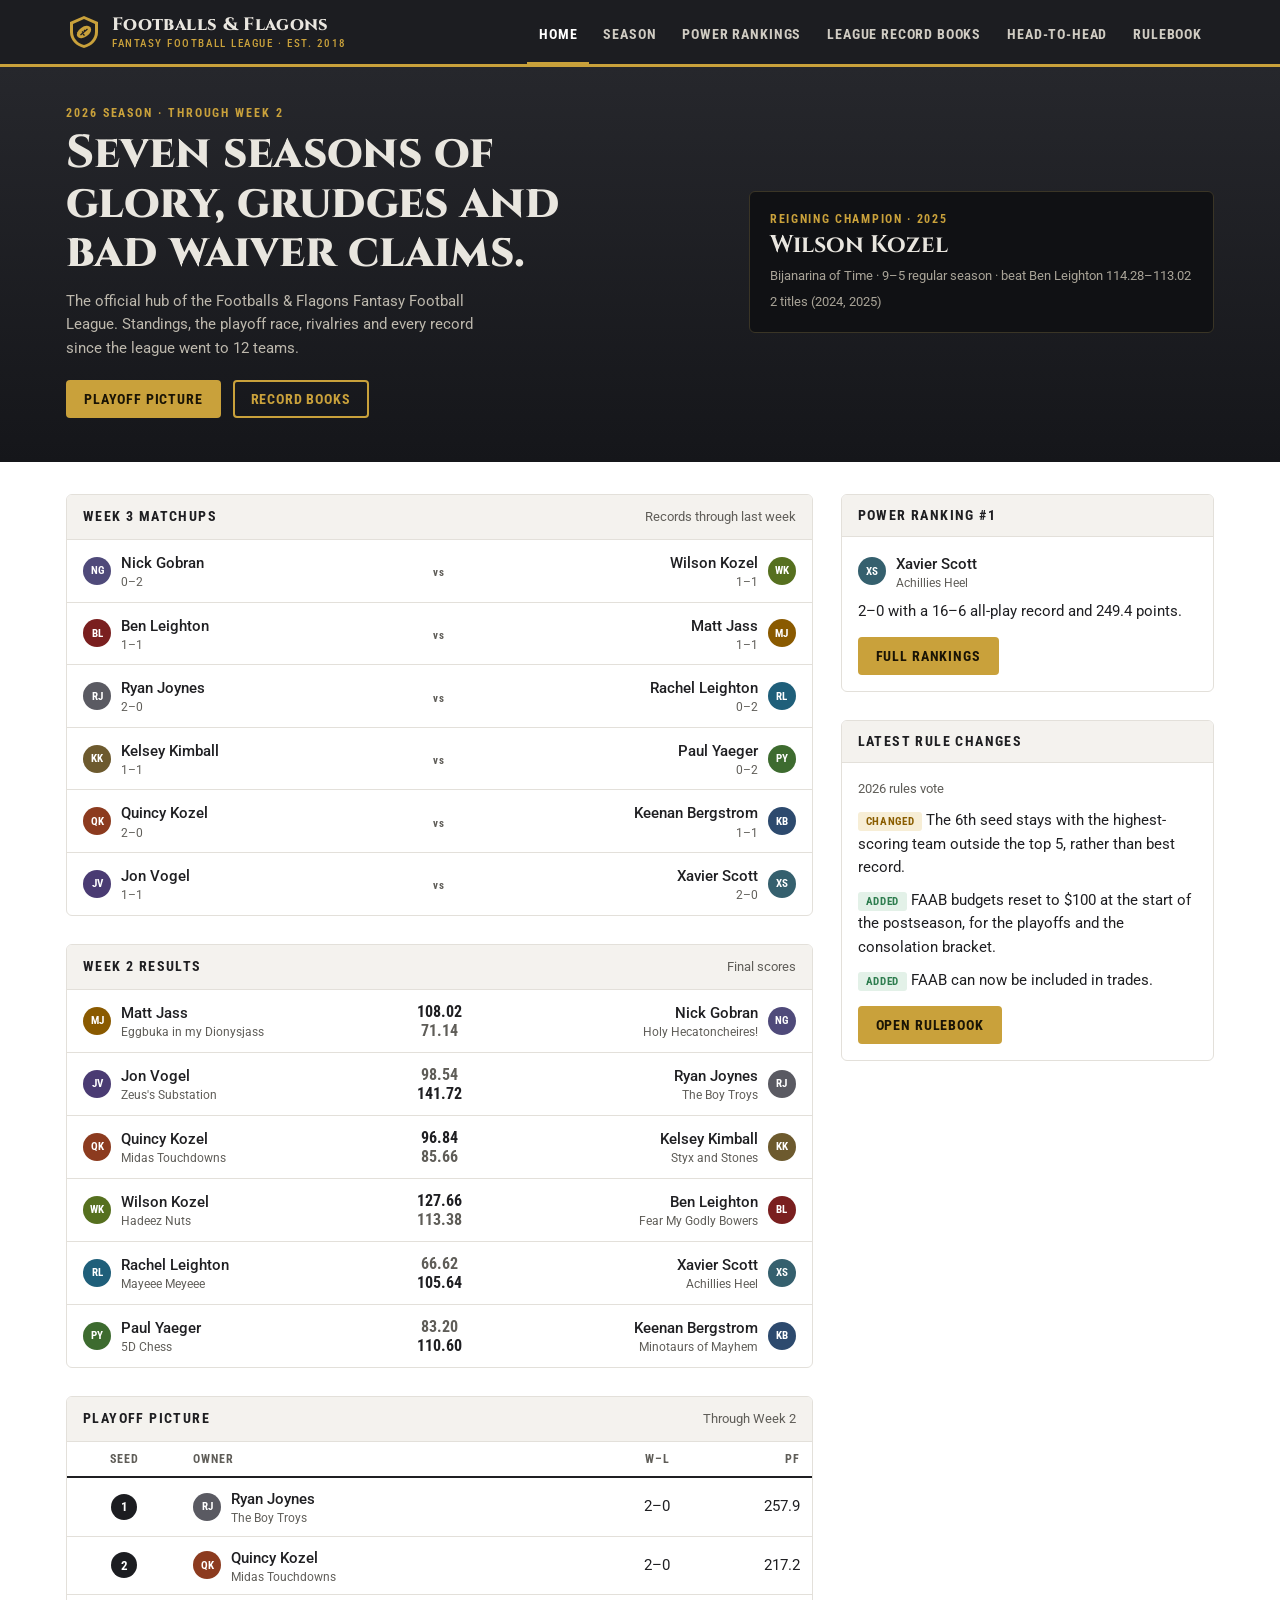
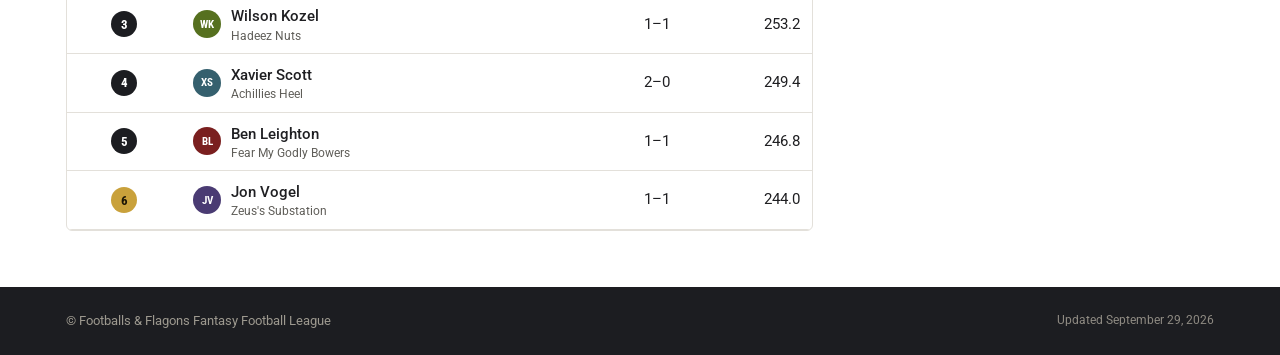
==== site/index.html @ d1db7b80 "Launch the Footballs & Flagons league site Site built from ESPN data (2019 onward) plus hand-kept ov" ====
<!doctype html>
<html lang="en">
<head>
<meta charset="utf-8">
<meta name="viewport" content="width=device-width, initial-scale=1, viewport-fit=cover">
<title>Footballs & Flagons</title>
<meta name="description" content="Standings, the playoff race, power rankings, record books and rivalries for the Footballs & Flagons Fantasy Football League.">
<link rel="icon" href="favicon.svg" type="image/svg+xml">
<link rel="preconnect" href="https://fonts.googleapis.com">
<link rel="preconnect" href="https://fonts.gstatic.com" crossorigin>
<link rel="stylesheet" href="https://fonts.googleapis.com/css2?family=Cinzel:wght@600;700;800&family=Roboto+Condensed:wght@500;700&family=Roboto:wght@400;500;700&display=swap">
<link rel="stylesheet" href="styles.css">
</head>
<body>
<header>
  <div class="bar">
    <a class="brand" href="#home" aria-label="Footballs & Flagons home">
      <svg width="36" height="36" viewBox="0 0 36 36" aria-hidden="true"><path d="M18 2 32 8v10c0 8-6 14-14 16C10 32 4 26 4 18V8Z" fill="#c9a13b"/><path d="M18 5 29 10v8c0 6.5-4.8 11.4-11 13-6.2-1.6-11-6.5-11-13v-8Z" fill="#1c1d21"/><ellipse cx="18" cy="18" rx="8" ry="5" transform="rotate(-35 18 18)" fill="#c9a13b"/><path d="m14.5 21 7-6M16 17.5l1.5 1.5M18 16l1.5 1.5M17 20l1.5 1.5" stroke="#1c1d21" stroke-width="1.2"/></svg>
      <span><b>Footballs &amp; Flagons</b><small id="tagline">Fantasy Football League</small></span>
    </a>
    <button class="menu" id="menuBtn" aria-expanded="false" aria-controls="nav">Menu</button>
    <nav id="nav">
      <a href="#home">Home</a>
      <a href="#season">Season</a>
      <a href="#power">Power Rankings</a>
      <a href="#records">League Record Books</a>
      <a href="#h2h">Head-to-Head</a>
      <a href="#rules">Rulebook</a>
    </nav>
  </div>
</header>

<section class="hero" id="hero"><div class="in" id="heroIn"></div></section>

<main id="main">
  <p class="loading" id="loading">Loading league data…</p>

  <section class="view" data-view="home" hidden>
    <div class="grid">
      <div class="stack">
        <div class="panel"><div class="phd"><h3 id="upTitle">This week</h3><span id="upSub"></span></div><div id="homeUpcoming"></div></div>
        <div class="panel"><div class="phd"><h3 id="lastTitle">Last week</h3><span>Final scores</span></div><div id="homeLast"></div></div>
        <div class="panel"><div class="phd"><h3>Playoff picture</h3><span id="homePoSub"></span></div><div class="tw"><table id="homeStand"></table></div></div>
      </div>
      <div class="stack">
        <div class="panel"><h3>Power ranking #1</h3><div class="pad" id="homePR"></div></div>
        <div class="panel"><h3>Latest rule changes</h3><div class="pad" id="homeRule"></div></div>
      </div>
    </div>
  </section>

  <section class="view" data-view="season" hidden>
    <div class="phead"><div><div class="eyebrow" id="seasonEyebrow"></div><h2>Season</h2></div></div>
    <div class="tabs" role="tablist" aria-label="Season views">
      <button role="tab" id="tab-reg" aria-controls="pane-reg" aria-selected="true">Regular Season</button>
      <button role="tab" id="tab-po" aria-controls="pane-po" aria-selected="false">Playoff Picture</button>
    </div>
    <div role="tabpanel" id="pane-reg" aria-labelledby="tab-reg">
      <div class="panel"><div class="tw"><table id="seasonTable"></table></div></div>
      <div class="legend"><span><span class="seed">1</span> Current playoff seed</span><span><span class="seed six">6</span> 6th seed (points leader)</span><span>Record ties broken by points for</span></div>
    </div>
    <div role="tabpanel" id="pane-po" aria-labelledby="tab-po" hidden>
      <div class="rulebox"><div class="n">6</div><div>
        <p><strong>How the 6th seed rule works.</strong> Six teams make the playoffs. Seeds 1–3 go to the three division winners and seeds 4–5 to the best remaining records. Seed 6 goes to the team with the most points scored among everyone left, no matter their record.</p>
        <p>Seeds 1 and 2 get a first-round bye. Record ties are broken by points for.</p>
      </div></div>
      <div class="snap" id="snap"></div>
      <div class="stack">
        <div class="panel"><div class="phd"><h3>Seeds 1–5: in by record</h3><span>Division winners, then best records</span></div><div class="tw"><table id="poTop"></table></div></div>
        <div class="panel"><div class="phd"><h3>Race for the 6th seed</h3><span>All teams outside the top 5, ranked by points scored</span></div><div class="tw"><table id="poSix"></table></div></div>
      </div>
    </div>
  </section>

  <section class="view" data-view="power" hidden>
    <div class="phead"><div><div class="eyebrow" id="prEyebrow"></div><h2>Power Rankings</h2><p class="sub">Ranked by all-play record (how each team would do if it played everyone every week), blended with actual record.</p></div></div>
    <div id="prList"></div>
  </section>

  <section class="view" data-view="records" hidden>
    <div class="phead"><div><div class="eyebrow" id="recEyebrow"></div><h2>League Record Books</h2><p class="sub">Every champion, high and low since the league went to 12 teams in 2019. Pick a record book to look it up.</p></div></div>
    <div class="finder">
      <div class="cats" role="tablist" aria-label="Record books" id="cats"></div>
      <div>
        <select class="catsel" id="catsel" aria-label="Choose a record book"></select>
        <div id="holder"></div>
        <div class="filter"><p id="recNote"></p><label for="recTeam" id="recTeamLbl">Owner <select id="recTeam"></select></label></div>
        <div class="panel" id="recPanel"><div class="tw"><table id="recTable"></table></div></div>
        <div id="atBox" hidden></div>
      </div>
    </div>
  </section>

  <section class="view" data-view="h2h" hidden>
    <div class="phead"><div><div class="eyebrow">Since 2019</div><h2>Head-to-Head</h2><p class="sub">Every meeting between two owners, whatever their team was called that year.</p></div></div>
    <div class="picker">
      <label for="a">Owner<select id="a"></select></label>
      <span class="x">vs</span>
      <label for="b">Opponent<select id="b"></select></label>
      <label for="gtype">Games<select id="gtype"><option value="all">All games</option><option value="R">Regular season</option><option value="PC">Postseason</option></select></label>
    </div>
    <div id="duel"></div>
    <h3 style="margin-top:32px">Rivalry grid <span class="sub" style="text-transform:none;letter-spacing:0;font-weight:400">(current owners · row owner's record vs column owner)</span></h3>
    <div class="panel"><div class="tw"><table class="matrix" id="matrix"></table></div></div>
  </section>

  <section class="view" data-view="rules" hidden>
    <div class="phead"><div><div class="eyebrow">League constitution</div><h2>Rulebook</h2><p class="sub">Current rules, and every change voted in by the owners.</p></div></div>
    <div class="rules" id="rulesGrid"></div>
    <h3>Rule changes</h3>
    <div class="log" id="log"></div>
  </section>
</main>

<footer><div class="in"><span>© Footballs &amp; Flagons Fantasy Football League</span><span class="upd" id="updated"></span></div></footer>
<script src="app.js"></script>
</body>
</html>
---- site/styles.css ----
:root{
  --nav:#1c1d21; --nav2:#26272c; --navtext:#e9e6df; --page:#ffffff; --band:#f4f2ee;
  --ink:#1f1f22; --muted:#5f5d58; --line:#e3e0da; --gold:#c9a13b; --gold-d:#a7832a; --gold-bg:#faf3df;
  --red:#b3261e; --green:#2e7d4f; --amber:#8a5d00;
  --display:"Cinzel",Georgia,serif; --ui:"Roboto Condensed","Arial Narrow",sans-serif; --body:"Roboto",system-ui,sans-serif;
}
*{box-sizing:border-box}
body{background:var(--page);color:var(--ink);font:15px/1.55 var(--body);margin:0}
a{color:inherit}
header{background:var(--nav);color:var(--navtext);position:sticky;top:env(safe-area-inset-top,0px);z-index:10;border-bottom:3px solid var(--gold)}
.bar{max-width:1180px;margin:0 auto;padding:0 16px;display:flex;align-items:center;gap:24px;height:64px}
.brand{display:flex;align-items:center;gap:10px;text-decoration:none}
.brand svg{flex:none}
.brand b{font:800 18px/1 var(--display);letter-spacing:.02em}
.brand small{display:block;font:500 11px/1.2 var(--ui);letter-spacing:.14em;text-transform:uppercase;color:var(--gold)}
nav{display:flex;gap:2px;margin-left:auto}
nav a{font:700 14px/1 var(--ui);letter-spacing:.06em;text-transform:uppercase;text-decoration:none;padding:24px 12px 21px;border-bottom:3px solid transparent;margin-bottom:-3px;color:#cfcbc2;white-space:nowrap}
nav a:hover{color:#fff}
nav a[aria-current]{color:#fff;border-color:var(--gold)}
.menu{display:none;margin-left:auto;background:none;border:1px solid #444;color:#fff;border-radius:4px;padding:8px 12px;font:700 13px var(--ui);letter-spacing:.08em;text-transform:uppercase;cursor:pointer}
.btn{display:inline-block;background:var(--gold);color:#1a1405;font:700 14px/1 var(--ui);letter-spacing:.06em;text-transform:uppercase;padding:12px 18px;border-radius:4px;border:0;text-decoration:none;cursor:pointer}
.btn:hover{background:var(--gold-d);color:#fff}
.btn.ghost{background:transparent;color:var(--gold);box-shadow:inset 0 0 0 2px var(--gold)}
:focus-visible{outline:3px solid var(--gold);outline-offset:2px}

.hero{background:linear-gradient(180deg,var(--nav2),#15161a);color:var(--navtext)}
.hero .in{max-width:1180px;margin:0 auto;padding:40px 16px 44px;display:grid;grid-template-columns:1.4fr 1fr;gap:32px;align-items:center}
.eyebrow{font:700 12px/1 var(--ui);letter-spacing:.16em;text-transform:uppercase;color:var(--gold-d)}
.hero .eyebrow{color:var(--gold)}
.hero h1{font:800 clamp(28px,4.4vw,46px)/1.08 var(--display);margin:10px 0 12px;text-wrap:balance}
.hero p{color:#bdb8ad;max-width:52ch;margin:0 0 20px}
.hero .ctas{display:flex;gap:12px;flex-wrap:wrap}
.champ{background:#101114;border:1px solid #3a3526;border-radius:6px;padding:20px;display:grid;gap:6px}
.champ .yr{font:700 12px var(--ui);letter-spacing:.14em;text-transform:uppercase;color:var(--gold)}
.champ .nm{font:700 24px/1.15 var(--display)}
.champ .meta{color:#a8a397;font-size:13px}

main{max-width:1180px;margin:0 auto;padding:32px 16px 56px}
.phead{display:flex;flex-wrap:wrap;align-items:end;justify-content:space-between;gap:12px;border-bottom:1px solid var(--line);padding-bottom:14px;margin-bottom:24px}
h2{font:700 clamp(24px,3vw,32px)/1.15 var(--display);margin:6px 0 0;text-wrap:balance}
h3{font:700 14px/1.2 var(--ui);letter-spacing:.1em;text-transform:uppercase;margin:0 0 12px;color:var(--ink)}
.sub{color:var(--muted);margin:4px 0 0}
.grid{display:grid;grid-template-columns:minmax(0,2fr) minmax(0,1fr);gap:28px}
html,body{overflow-x:clip}
.stack{display:grid;gap:28px;align-content:start}
.panel{border:1px solid var(--line);border-radius:6px;overflow:hidden}
.panel>h3{background:var(--band);margin:0;padding:12px 16px;border-bottom:1px solid var(--line)}
.panel>.phd{background:var(--band);padding:12px 16px;border-bottom:1px solid var(--line);display:flex;flex-wrap:wrap;justify-content:space-between;align-items:baseline;gap:4px 16px}
.panel>.phd h3{margin:0}
.panel>.phd span{font-size:13px;color:var(--muted)}
.panel .pad{padding:16px}
.tw{overflow-x:auto}
table{width:100%;border-collapse:collapse;font-variant-numeric:tabular-nums}
th{font:700 12px var(--ui);letter-spacing:.08em;text-transform:uppercase;color:var(--muted);text-align:right;padding:10px 12px;border-bottom:2px solid var(--ink);white-space:nowrap;background:var(--page)}
td{padding:10px 12px;border-bottom:1px solid var(--line);text-align:right;white-space:nowrap}
th:first-child,td:first-child,th.l,td.l{text-align:left}
th.c,td.c{text-align:center}
tbody tr:hover{background:#faf8f3}
tr.lead td{background:var(--gold-bg)}
tr.sep td{background:var(--band);font:700 12px var(--ui);letter-spacing:.1em;text-transform:uppercase;color:var(--muted);text-align:left;padding:8px 12px;border-bottom:1px solid var(--line)}
tr.dim td{color:var(--muted)}
.tm{display:flex;align-items:center;gap:10px}
.crest{width:28px;height:28px;border-radius:50%;display:grid;place-items:center;font:700 11px var(--ui);color:#fff;flex:none}
.tm b{font-weight:500}
.tm small{display:block;color:var(--muted);font-size:12px;line-height:1.2}
.rk{font:700 13px var(--ui);color:var(--muted);min-width:22px}
.seed{display:inline-grid;place-items:center;width:26px;height:26px;border-radius:50%;background:var(--nav);color:#fff;font:700 13px var(--ui)}
.seed.six{background:var(--gold);color:#1a1405}
.seed.none{background:transparent;color:#b5b0a6}
.pts{font-weight:700}
.up{color:var(--green);font-weight:700}.dn{color:var(--red);font-weight:700}.eq{color:var(--muted)}
.pill{display:inline-block;font:700 11px var(--ui);letter-spacing:.06em;text-transform:uppercase;padding:3px 8px;border-radius:3px;white-space:nowrap}
.p-add,.p-in{background:#e3f1e8;color:var(--green)}.p-chg,.p-bub{background:#f7eed6;color:var(--amber)}.p-rem,.p-out{background:#f6e1df;color:var(--red)}
.p-six{background:var(--gold);color:#1a1405}.p-div{background:var(--nav);color:#fff}
.legend{font-size:13px;color:var(--muted);margin-top:10px;display:flex;gap:8px 18px;flex-wrap:wrap;align-items:center}

/* in-page tabs */
.tabs{display:flex;gap:4px;border-bottom:1px solid var(--line);margin:-8px 0 24px;overflow-x:auto}
.tabs button{background:none;border:0;border-bottom:3px solid transparent;margin-bottom:-1px;padding:12px 16px;font:700 14px var(--ui);letter-spacing:.06em;text-transform:uppercase;color:var(--muted);cursor:pointer;white-space:nowrap}
.tabs button:hover{color:var(--ink)}
.tabs button[aria-selected="true"]{color:var(--ink);border-bottom-color:var(--gold)}

.rulebox{display:grid;grid-template-columns:auto 1fr;gap:14px;align-items:start;background:var(--gold-bg);border:1px solid #ead9a8;border-radius:6px;padding:16px;margin-bottom:24px}
.rulebox .n{font:800 28px/1 var(--display);color:var(--gold-d)}
.rulebox p{margin:0;max-width:75ch}
.rulebox p+p{margin-top:6px;font-size:14px;color:var(--muted)}

.snap{display:grid;grid-template-columns:repeat(3,1fr);gap:16px;margin-bottom:28px}
.snap>div{border:1px solid var(--line);border-top:3px solid var(--nav);border-radius:4px;padding:14px 16px;display:grid;gap:6px;align-content:start}
.snap>div.gold{border-top-color:var(--gold)}
.snap .l{font:700 12px var(--ui);letter-spacing:.1em;text-transform:uppercase;color:var(--muted)}
.snap .v{font:700 18px/1.2 var(--ui)}
.snap .w{font-size:13px;color:var(--muted)}

.match{display:grid;grid-template-columns:1fr auto 1fr;gap:10px;align-items:center;padding:12px 16px;border-bottom:1px solid var(--line);font-variant-numeric:tabular-nums}
.match:last-child{border-bottom:0}
.match .r{text-align:right;justify-content:flex-end}
.match .sc{font:700 16px var(--ui);min-width:44px;text-align:center}
.match .vs{font:700 11px var(--ui);color:var(--muted);letter-spacing:.1em}

.pr{display:grid;grid-template-columns:48px 1fr auto;gap:16px;padding:18px 0;border-bottom:1px solid var(--line);align-items:start}
.pr .n{font:800 30px/1 var(--display);color:var(--gold-d);text-align:center}
.pr .mv{font:700 13px var(--ui);text-align:right;white-space:nowrap}
.pr p{margin:6px 0 0;color:#3b3a37;max-width:65ch}
.pr .rec{font:500 13px var(--ui);color:var(--muted);letter-spacing:.03em}

/* record books */
.finder{display:grid;grid-template-columns:260px minmax(0,1fr);gap:28px;align-items:start}
.finder>*,.grid>*,.stack>*{min-width:0}
.at-wrap,.at-scroll{max-width:100%}
.cats{display:grid;gap:2px;border:1px solid var(--line);border-radius:6px;padding:6px;position:sticky;top:calc(env(safe-area-inset-top,0px) + 80px)}
.cats button{display:flex;justify-content:space-between;align-items:center;gap:8px;text-align:left;background:none;border:0;border-radius:4px;padding:11px 12px;font:500 15px var(--body);color:var(--ink);cursor:pointer}
.cats button:hover{background:var(--band)}
.cats button[aria-selected="true"]{background:var(--nav);color:#fff}
.cats button[aria-selected="true"] small{color:var(--gold)}
.cats small{font:700 11px var(--ui);letter-spacing:.08em;text-transform:uppercase;color:var(--muted)}
.cats .grp{font:700 11px var(--ui);letter-spacing:.14em;text-transform:uppercase;color:var(--muted);padding:10px 12px 4px}
.holder{display:grid;grid-template-columns:1fr auto;gap:16px;align-items:center;background:linear-gradient(180deg,var(--nav2),#15161a);color:var(--navtext);border-radius:6px;padding:20px;margin-bottom:20px}
.holder .l{font:700 12px var(--ui);letter-spacing:.14em;text-transform:uppercase;color:var(--gold)}
.holder .nm{font:700 22px/1.2 var(--display);margin-top:6px}
.holder .meta{color:#a8a397;font-size:13px;margin-top:2px}
.holder .v{font:700 clamp(30px,5vw,44px)/1 var(--ui);color:var(--gold);font-variant-numeric:tabular-nums;text-align:right}
.holder .v small{display:block;font-size:12px;letter-spacing:.1em;text-transform:uppercase;color:#a8a397;margin-top:4px}
.filter{display:flex;flex-wrap:wrap;gap:12px;align-items:center;justify-content:space-between;margin-bottom:12px}
.filter label{display:flex;gap:8px;align-items:center;font:700 12px var(--ui);letter-spacing:.08em;text-transform:uppercase;color:var(--muted)}
.filter p{margin:0;font-size:14px;color:var(--muted);max-width:60ch}
select{font:500 15px var(--body);padding:10px;border:1px solid #cfcac0;border-radius:4px;background:#fff;color:var(--ink);max-width:100%}
.catsel{display:none;width:100%;margin-bottom:16px}
#recTeamLbl[hidden]{display:none}

/* all-time standings */
.at-bar{display:flex;flex-wrap:wrap;gap:12px;align-items:center;justify-content:space-between;margin-bottom:12px}
.seg{display:inline-flex;border:1px solid #cfcac0;border-radius:4px;overflow:hidden}
.seg button{background:#fff;border:0;padding:9px 14px;font:700 13px var(--ui);letter-spacing:.06em;text-transform:uppercase;color:var(--muted);cursor:pointer}
.seg button+button{border-left:1px solid #cfcac0}
.seg button[aria-pressed="true"]{background:var(--gold);color:#1a1405}
.at-tools{display:flex;gap:12px;align-items:center}
.linkb{background:none;border:0;padding:0;font:700 13px var(--ui);letter-spacing:.04em;color:var(--gold-d);text-decoration:underline;cursor:pointer}
.scrollbtns{display:inline-flex;gap:4px}
.sb{width:34px;height:34px;border-radius:4px;border:1px solid #cfcac0;background:#fff;color:var(--ink);cursor:pointer;font-size:12px}
.sb:hover{background:var(--band)}
.at-wrap{position:relative;border:1px solid var(--line);border-radius:6px;overflow:hidden}
.at-wrap::after{content:"";position:absolute;top:0;right:0;bottom:0;width:36px;pointer-events:none;background:linear-gradient(90deg,rgba(255,255,255,0),rgba(31,31,34,.12));opacity:0;transition:opacity .2s}
.at-wrap.more-r::after{opacity:1}
.at-scroll{overflow-x:auto;-webkit-overflow-scrolling:touch}
.at th,.at td{padding:10px 12px}
.at tr.grp th{border-bottom:1px solid var(--line);text-align:center;color:var(--ink);font-size:11px;letter-spacing:.14em;padding:8px 12px 6px}
.at tr.grp th.g{border-left:1px solid var(--line)}
.at .own{position:sticky;left:0;z-index:1;background:var(--page);text-align:left}
.at thead tr th.own{z-index:2;vertical-align:bottom;text-align:left;border-bottom:2px solid var(--ink);color:var(--muted);font-size:12px;letter-spacing:.08em;padding:10px 12px}
.at-wrap.more-l .own{box-shadow:6px 0 8px -6px rgba(0,0,0,.25)}
.at tbody tr:hover td{background:#faf8f3}
.at .own .tm b{white-space:nowrap}
.at .crest{width:26px;height:26px;font-size:10px}
.sortb{background:none;border:0;padding:0;font:inherit;color:inherit;letter-spacing:inherit;text-transform:inherit;cursor:pointer;white-space:nowrap}
.sortb:hover,.sortb.on{color:var(--ink)}
td.best{background:var(--gold-bg);font-weight:700}
.best-key{display:inline-block;background:var(--gold-bg);border:1px solid #ead9a8;border-radius:3px;padding:0 6px;font-weight:700;color:var(--ink)}
.at tr.dim td{color:#8f8b83}

.picker{display:flex;flex-wrap:wrap;gap:12px;align-items:end;background:var(--band);border:1px solid var(--line);border-radius:6px;padding:16px;margin-bottom:24px}
.picker label{display:grid;gap:4px;font:700 12px var(--ui);letter-spacing:.08em;text-transform:uppercase;color:var(--muted);flex:1 1 200px}
.picker select{width:100%}
.picker .x{font:800 18px var(--display);color:var(--gold-d);padding-bottom:10px}
.duel{display:grid;grid-template-columns:1fr auto 1fr;gap:16px;align-items:center;text-align:center;margin-bottom:24px}
.duel .big{font:800 clamp(36px,7vw,56px)/1 var(--display)}
.duel .nm{font:700 16px var(--ui);text-transform:uppercase;letter-spacing:.06em;margin-top:6px}
.duel .mid{font:700 13px var(--ui);color:var(--muted);letter-spacing:.1em;text-transform:uppercase}
.bar2{height:10px;border-radius:5px;background:#e8e4db;overflow:hidden;display:flex;margin:0 0 24px}
.bar2 span{display:block;height:100%}
.matrix td,.matrix th{text-align:center;padding:8px 6px;font-size:13px}
.matrix th:first-child,.matrix td:first-child{text-align:left;position:sticky;left:0;background:var(--page)}
.matrix td.self{background:var(--band);color:#bbb}
.matrix td.w{color:var(--green);font-weight:700}.matrix td.lo{color:var(--red)}

.rules{display:grid;grid-template-columns:repeat(2,1fr);gap:16px;margin-bottom:32px}
.rules dl{margin:0;display:grid;grid-template-columns:auto 1fr;gap:8px 16px;font-size:14px}
.rules dt{font:700 13px var(--ui);color:var(--muted);letter-spacing:.04em}
.rules dd{margin:0}
.log{border-left:2px solid var(--line);margin-left:8px;padding-left:24px;display:grid;gap:24px}
.log .season{position:relative}
.log .season::before{content:"";position:absolute;left:-32px;top:6px;width:12px;height:12px;border-radius:50%;background:var(--gold);box-shadow:0 0 0 3px #fff}
.log h4{font:700 20px var(--display);margin:0 0 4px}
.log .vote{font-size:13px;color:var(--muted);margin:0 0 10px}
.log ul{list-style:none;margin:0;padding:0;display:grid;gap:10px}
.log li{display:flex;gap:12px;align-items:baseline}
.log li .pill{flex:none;width:72px;text-align:center}

footer{background:var(--nav);color:#9d998f;font-size:13px}
footer .in{max-width:1180px;margin:0 auto;padding:24px 16px;display:flex;justify-content:space-between;gap:16px;flex-wrap:wrap}
.sample{font:700 11px var(--ui);letter-spacing:.1em;text-transform:uppercase;background:#3a3526;color:var(--gold);padding:3px 8px;border-radius:3px}

@media (max-width:980px){
  .menu{display:block}
  nav{display:none;position:absolute;left:0;right:0;top:64px;background:var(--nav);flex-direction:column;border-bottom:3px solid var(--gold);padding:8px 0}
  nav.open{display:flex}
  nav a{padding:14px 16px;border:0;margin:0;border-left:3px solid transparent}
  nav a[aria-current]{border-left-color:var(--gold);background:var(--nav2)}
  .hero .in,.grid,.finder{grid-template-columns:minmax(0,1fr)}
  .cats{display:none}
  .catsel{display:block}
  .rules{grid-template-columns:1fr}
}
@media (max-width:640px){
  .brand small{display:none}
  .snap{grid-template-columns:1fr}
  .hide-sm{display:none}
  .pr{grid-template-columns:36px 1fr;gap:12px}
  .pr .mv{grid-column:2;text-align:left}
  .match .tm small{display:none}
  .holder{grid-template-columns:1fr}
  .holder .v{text-align:left}
  td,th{padding:10px 8px}
}
@media (prefers-reduced-motion:no-preference){.view{animation:fade .25s ease}}
@keyframes fade{from{opacity:.4}to{opacity:1}}

/* live-site additions */
.loading{padding:48px 0;color:var(--muted);text-align:center}
.err{background:#f6e1df;color:var(--red);border-radius:6px;padding:16px;margin:24px 0}
.fn{font-size:12px;color:var(--muted)}
.note-i{display:inline-block;margin-left:6px;font:700 11px var(--ui);letter-spacing:.06em;text-transform:uppercase;color:var(--amber);background:#f7eed6;border-radius:3px;padding:2px 6px;cursor:help}
.empty{padding:16px;color:var(--muted)}
.upd{font-size:12px;color:#8f8b83}
.rules .wide{grid-column:1/-1}
.rules p{margin:0 0 8px;font-size:14px}
.filterrow{display:flex;flex-wrap:wrap;gap:12px;align-items:center;margin:0 0 12px}
.filterrow label{display:flex;gap:8px;align-items:center;font:700 12px var(--ui);letter-spacing:.08em;text-transform:uppercase;color:var(--muted)}
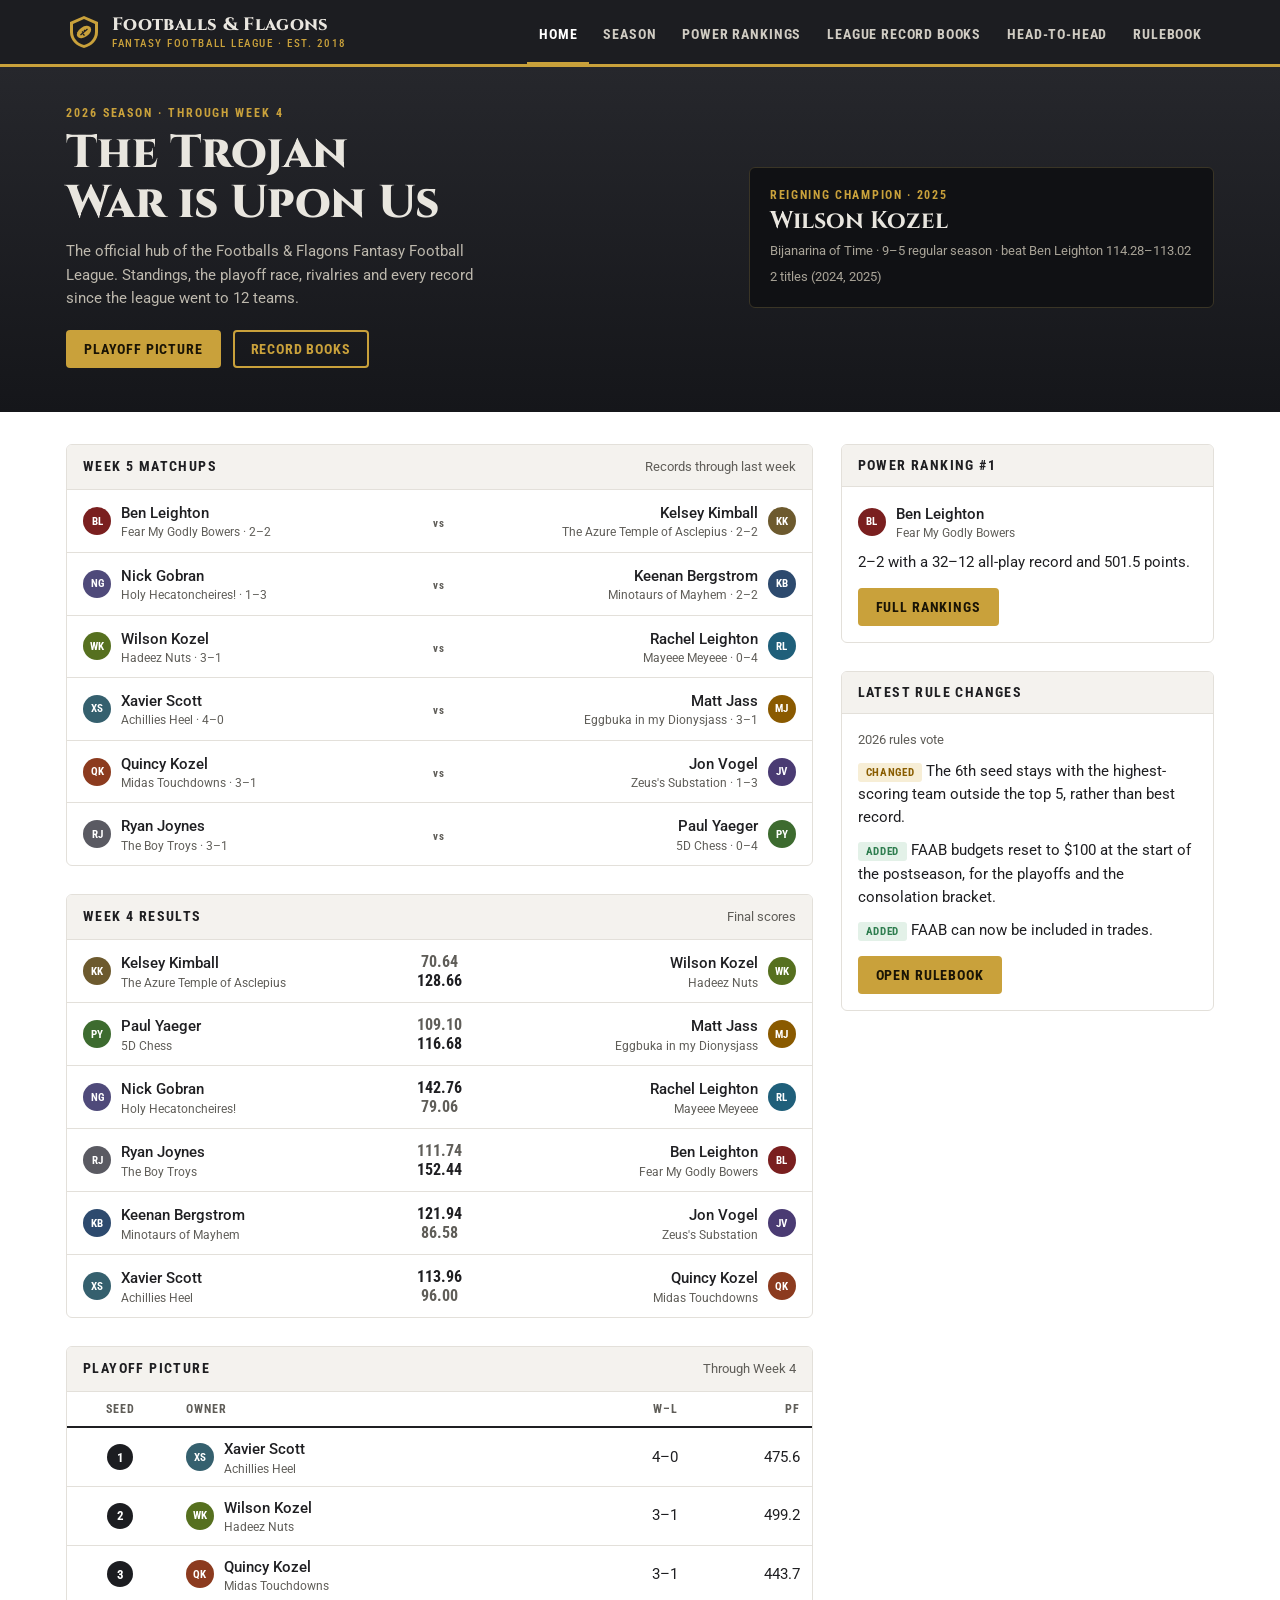
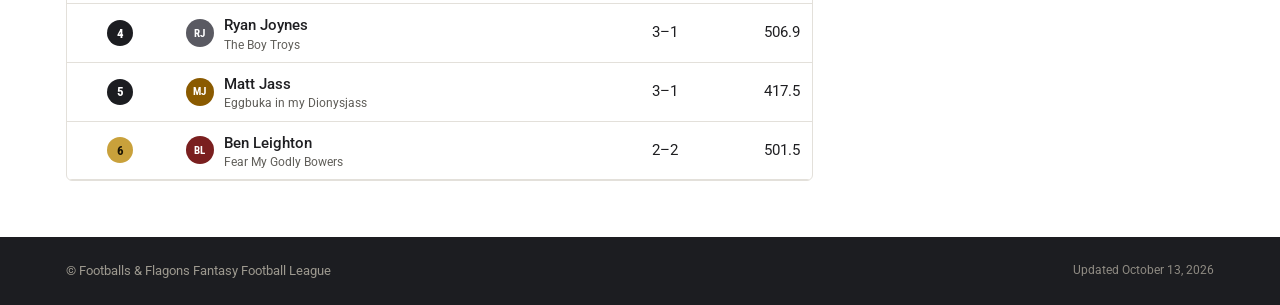
==== commit d4a4f1ba: "New power ranking formula, team names in upcoming matchups, Hamlin-game asterisk Power rankings now " ====
--- a/site/index.html
+++ b/site/index.html
@@ -73,7 +73,7 @@
   </section>
 
   <section class="view" data-view="power" hidden>
-    <div class="phead"><div><div class="eyebrow" id="prEyebrow"></div><h2>Power Rankings</h2><p class="sub">Ranked by all-play record (how each team would do if it played everyone every week), blended with actual record.</p></div></div>
+    <div class="phead"><div><div class="eyebrow" id="prEyebrow"></div><h2>Power Rankings</h2><p class="sub" id="prExplain"></p></div></div>
     <div id="prList"></div>
   </section>
 
@@ -86,6 +86,7 @@
         <div id="holder"></div>
         <div class="filter"><p id="recNote"></p><label for="recTeam" id="recTeamLbl">Owner <select id="recTeam"></select></label></div>
         <div class="panel" id="recPanel"><div class="tw"><table id="recTable"></table></div></div>
+        <p class="fn" id="recFoot" style="margin-top:10px"></p>
         <div id="atBox" hidden></div>
       </div>
     </div>
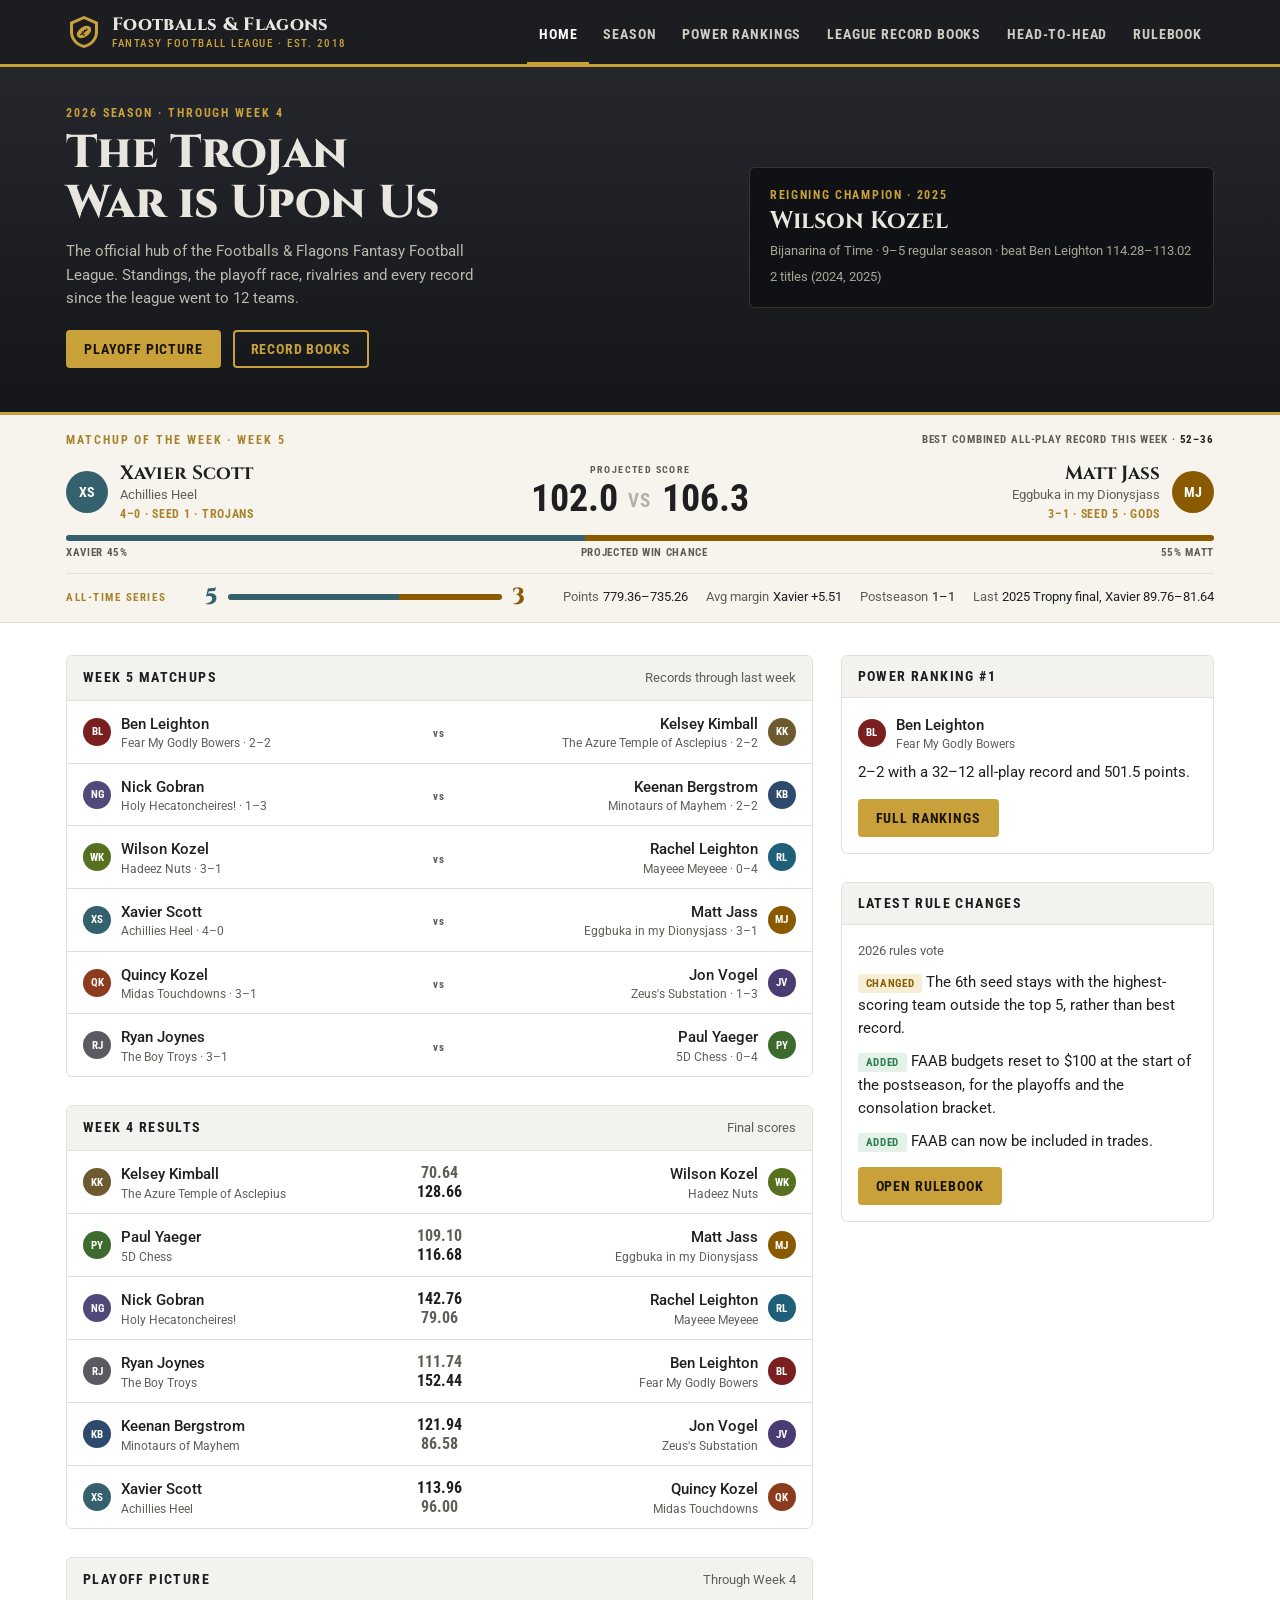
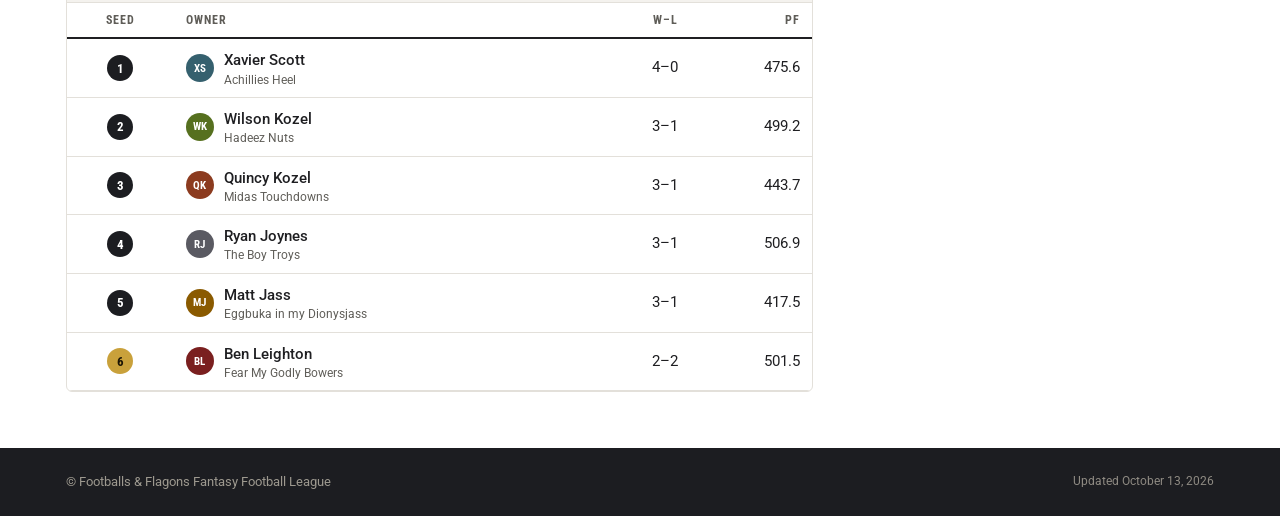
==== commit 07244b0f: "Add the Matchup of the Week banner to the Home page Picks the upcoming game with the best combined a" ====
--- a/site/index.html
+++ b/site/index.html
@@ -31,6 +31,7 @@
 </header>
 
 <section class="hero" id="hero"><div class="in" id="heroIn"></div></section>
+<section class="motw" id="motw" aria-labelledby="motw-lbl" hidden></section>
 
 <main id="main">
   <p class="loading" id="loading">Loading league data…</p>
--- a/site/styles.css
+++ b/site/styles.css
@@ -226,3 +226,45 @@
 .rules p{margin:0 0 8px;font-size:14px}
 .filterrow{display:flex;flex-wrap:wrap;gap:12px;align-items:center;margin:0 0 12px}
 .filterrow label{display:flex;gap:8px;align-items:center;font:700 12px var(--ui);letter-spacing:.08em;text-transform:uppercase;color:var(--muted)}
+
+/* Matchup of the Week banner (Home page, under the main banner) */
+.motw{background:#f7f4ee;color:var(--ink);border-top:3px solid var(--gold);border-bottom:1px solid var(--line)}
+.motw .in{max-width:1180px;margin:0 auto;padding:18px 16px 0}
+.motw .eyebrow{color:var(--gold-d)}
+.motw .top{display:flex;flex-wrap:wrap;justify-content:space-between;align-items:center;gap:8px 16px}
+.motw .why{font:700 11px var(--ui);letter-spacing:.08em;text-transform:uppercase;color:var(--muted)}
+.motw .why b{color:var(--ink)}
+.motw .vs{display:grid;grid-template-columns:minmax(0,1fr) auto minmax(0,1fr);gap:20px;align-items:center;padding:16px 0 14px}
+.motw .side{display:flex;align-items:center;gap:12px;min-width:0}
+.motw .side.r{flex-direction:row-reverse;text-align:right}
+.motw .crest{width:42px;height:42px;font-size:14px}
+.motw .who{min-width:0}
+.motw .nm{font:700 19px/1.2 var(--display);white-space:nowrap;overflow:hidden;text-overflow:ellipsis}
+.motw .tmn{color:var(--muted);font-size:13px;white-space:nowrap;overflow:hidden;text-overflow:ellipsis}
+.motw .rec{font:700 12px var(--ui);letter-spacing:.06em;text-transform:uppercase;color:var(--gold-d);margin-top:2px;white-space:nowrap}
+.motw .proj{text-align:center}
+.motw .lbl{font:700 10px var(--ui);letter-spacing:.14em;text-transform:uppercase;color:var(--muted)}
+.motw .sc{font:700 clamp(28px,4.2vw,38px)/1.05 var(--ui);font-variant-numeric:tabular-nums;white-space:nowrap;margin-top:4px}
+.motw .sc span{color:#b5b0a6;font-size:.5em;margin:0 10px;vertical-align:middle;letter-spacing:.1em}
+.motw .edge{height:6px;border-radius:3px;overflow:hidden;display:flex;background:#e3e0da}
+.motw .edge i,.motw .tally .tbar i{display:block;height:100%}
+.motw .edge-lbl{display:flex;justify-content:space-between;padding:5px 0 14px;font:700 11px var(--ui);letter-spacing:.06em;text-transform:uppercase;color:var(--muted)}
+.motw .series{border-top:1px solid var(--line);display:grid;grid-template-columns:auto minmax(160px,320px) auto;gap:10px 22px;align-items:center;padding:12px 0 14px;font-variant-numeric:tabular-nums}
+.motw .series .lbl{font-size:11px;color:var(--gold-d)}
+.motw .tally{display:grid;grid-template-columns:auto 1fr auto;gap:10px;align-items:center}
+.motw .tally .n{font:800 22px/1 var(--display)}
+.motw .tally .tbar{height:6px;border-radius:3px;overflow:hidden;display:flex;background:#e3e0da}
+.motw .facts{display:flex;flex-wrap:wrap;gap:4px 18px;font-size:13px;justify-content:flex-end}
+.motw .facts span{white-space:nowrap}
+.motw .facts em{font-style:normal;color:var(--muted);margin-right:4px}
+@media (max-width:860px){.motw .series{grid-template-columns:minmax(0,1fr)}.motw .facts{justify-content:flex-start}}
+@media (max-width:560px){
+  .motw .vs{grid-template-columns:minmax(0,1fr) minmax(0,1fr);row-gap:14px}
+  .motw .proj{grid-column:1/-1;order:3}
+  .motw .side,.motw .side.r{gap:10px}
+  .motw .crest{width:36px;height:36px;font-size:12px}
+  .motw .nm{font-size:16px}
+  .motw .facts{display:grid;grid-template-columns:auto 1fr;gap:4px 12px}
+  .motw .facts span{display:contents}
+  .motw .facts em{margin:0}
+}
